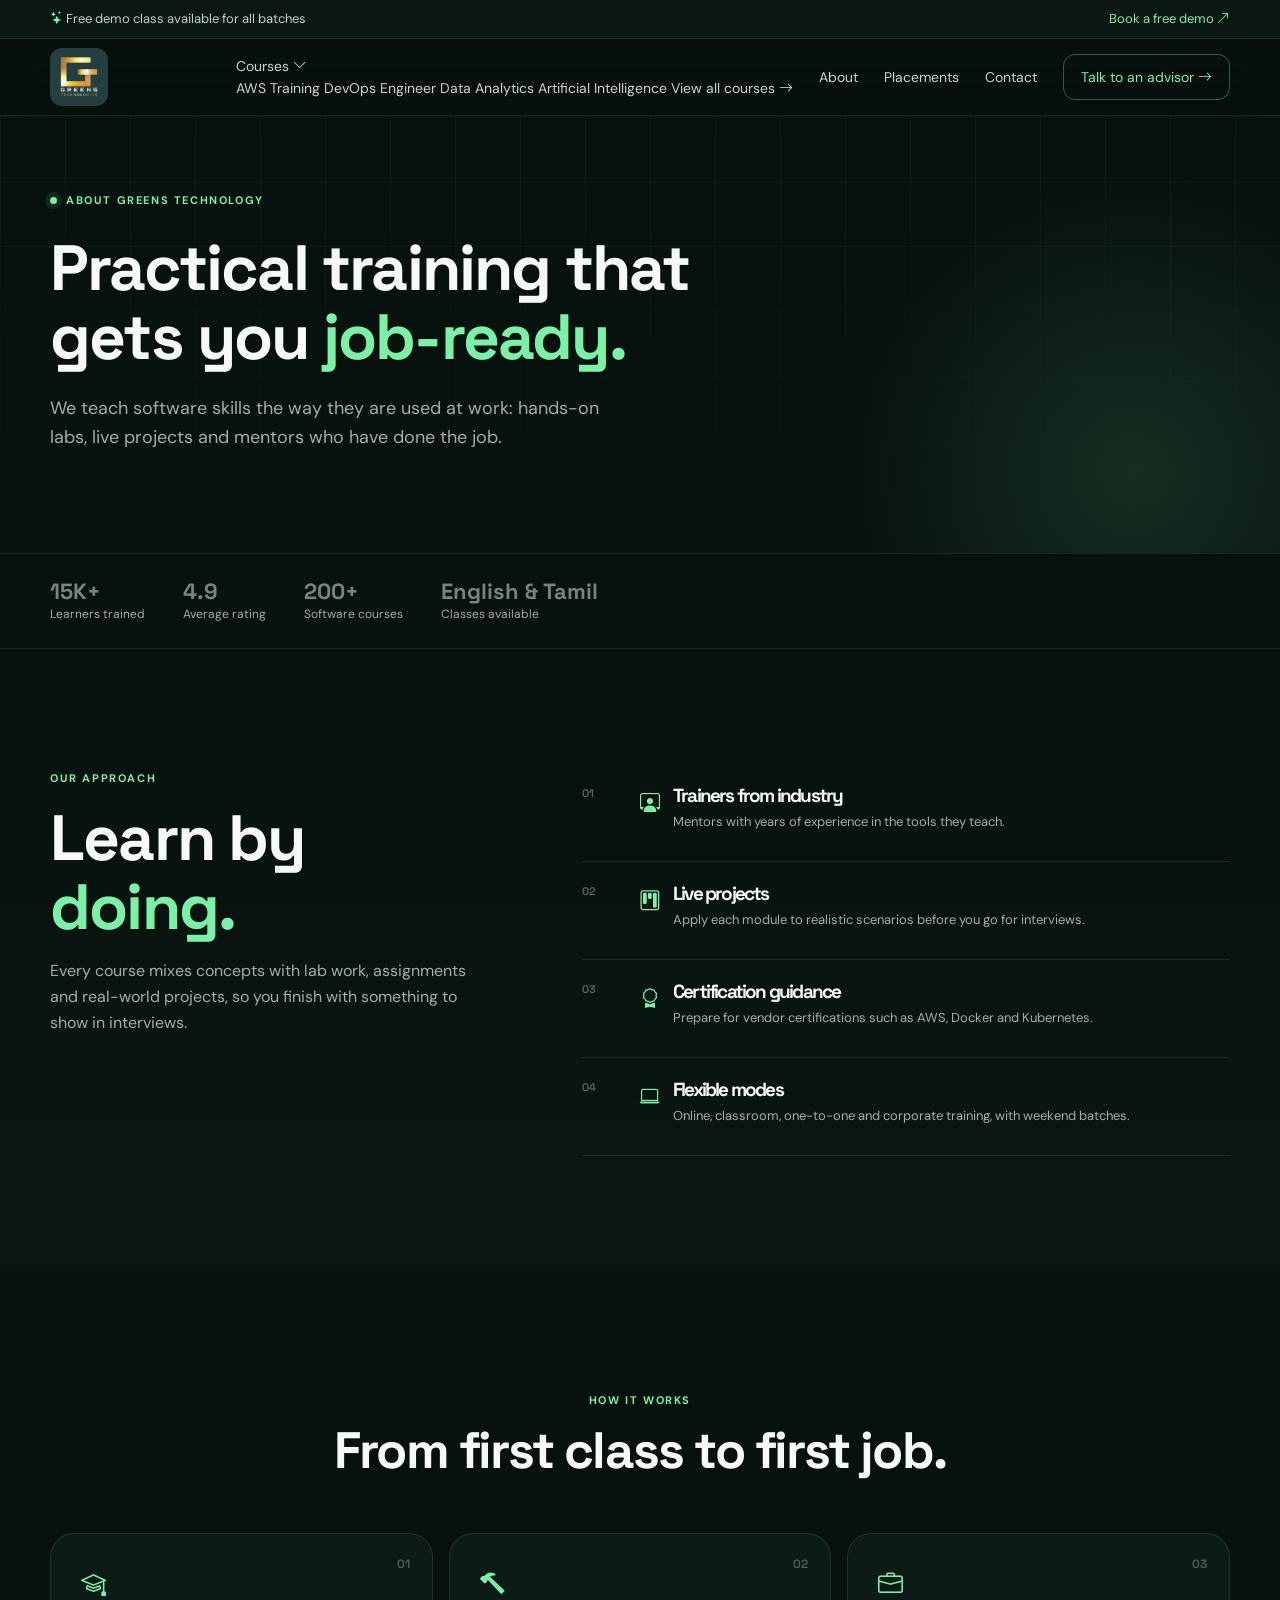
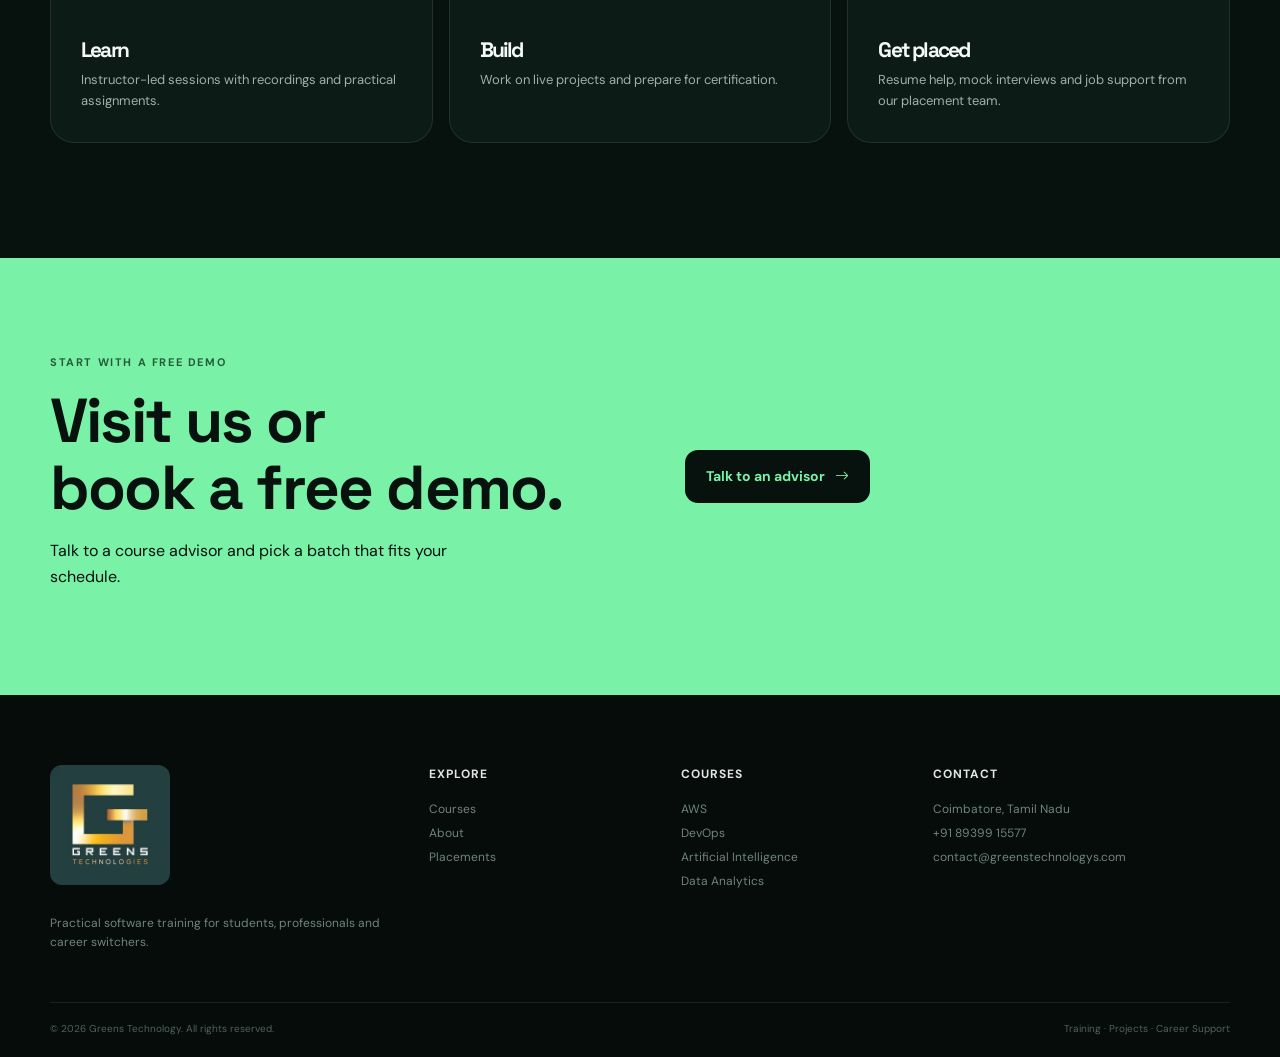
==== about.html @ c323dc70 "Updated files" ====
<!doctype html>
<html lang="en">
<head>
  <meta charset="utf-8">
  <meta name="viewport" content="width=device-width, initial-scale=1">
  <meta name="description" content="Learn about Greens Technology, a software training institute in Coimbatore with live projects, certification guidance and placement support.">
  <title>About Us | Greens Technology</title>
  <link rel="preconnect" href="https://fonts.googleapis.com">
  <link rel="preconnect" href="https://fonts.gstatic.com" crossorigin>
  <link href="https://fonts.googleapis.com/css2?family=DM+Sans:wght@400;500;600;700&family=Space+Grotesk:wght@500;600;700&display=swap" rel="stylesheet">
  <link rel="stylesheet" href="https://cdn.jsdelivr.net/npm/bootstrap-icons@1.11.3/font/bootstrap-icons.min.css">
  <link rel="stylesheet" href="css/dark.css" id="darkTheme">
  <link rel="stylesheet" href="css/light.css" id="lightTheme" disabled>
  <style>
    .page-hero{min-height:auto}
    .page-hero .hero-inner{grid-template-columns:1fr;padding:70px 0}
    .page-hero h1{font-size:clamp(40px,5vw,64px)}
    .info-grid{display:grid;gap:14px}
    .info-card{display:flex;gap:16px;align-items:flex-start;padding:22px;border:1px solid var(--line);border-radius:var(--radius);background:var(--surface)}
    .info-card i{color:var(--accent);font-size:22px}
    .info-card h3{margin:0 0 4px;font-size:18px;letter-spacing:-.5px}
    .info-card p,.info-card a{margin:0;color:var(--muted);font-size:14px;display:block}
    .contact-grid{display:grid;grid-template-columns:.9fr 1.1fr;gap:50px;align-items:start}
    @media(max-width:900px){.contact-grid{grid-template-columns:1fr}}
  </style>
</head>
<body>
  <div class="announcement">
    <div class="container announcement-inner">
      <span><i class="bi bi-stars"></i> Free demo class available for all batches</span>
      <a href="contact.html">Book a free demo <i class="bi bi-arrow-up-right"></i></a>
    </div>
  </div>

  <header class="site-header" id="top">
    <div class="container nav-wrap">
      <a href="index.html" class="site-logo" aria-label="Greens Technology home">
        <img src="assets/greenstechnologys_logo.png" alt="Greens Technology">
      </a>
      <button class="nav-toggle" aria-label="Toggle navigation" aria-expanded="false"><i class="bi bi-list"></i></button>
      <nav class="nav" aria-label="Primary navigation">
        <div class="nav-dd">
          <a href="courses.html">Courses <i class="bi bi-chevron-down"></i></a>
          <div class="nav-dd-menu">
            <a href="aws-training.html">AWS Training</a>
            <a href="devops-training.html">DevOps Engineer</a>
            <a href="data-analytics-training.html">Data Analytics</a>
            <a href="ai-training.html">Artificial Intelligence</a>
            <a href="courses.html" class="nav-dd-all">View all courses <i class="bi bi-arrow-right"></i></a>
          </div>
        </div>
        <a href="about.html" aria-current="page">About</a>
        <a href="placements.html">Placements</a>
        <a href="contact.html">Contact</a>
        <button class="theme-toggle" id="themeToggle" type="button"><i class="bi bi-moon-stars-fill" id="themeIcon"></i><span id="themeText">Dark</span></button>
        <a href="contact.html" class="nav-cta">Talk to an advisor <i class="bi bi-arrow-right"></i></a>
      </nav>
    </div>
  </header>

  <main>
    <section class="hero page-hero">
      <div class="hero-grid"></div>
      <div class="container hero-inner">
        <div class="reveal">
          <div class="eyebrow"><span class="pulse"></span> About Greens Technology</div>
          <h1>Practical training that gets you <em>job-ready.</em></h1>
          <p class="hero-text">We teach software skills the way they are used at work: hands-on labs, live projects and mentors who have done the job.</p>
        </div>
      </div>
    </section>

    <section class="logo-strip"><div class="container"><div class="trust-row" style="margin-top:0">
      <div><strong>15K+</strong><span>Learners trained</span></div>
      <div><strong>4.9</strong><span>Average rating</span></div>
      <div><strong>200+</strong><span>Software courses</span></div>
      <div><strong>English &amp; Tamil</strong><span>Classes available</span></div>
    </div></div></section>

    <section class="why section">
      <div class="container why-grid">
        <div class="why-copy reveal">
          <span class="kicker">Our approach</span>
          <h2>Learn by <span>doing.</span></h2>
          <p>Every course mixes concepts with lab work, assignments and real-world projects, so you finish with something to show in interviews.</p>
        </div>
        <div class="benefits">
          <div class="benefit reveal"><span>01</span><div><i class="bi bi-person-workspace"></i><h3>Trainers from industry</h3><p>Mentors with years of experience in the tools they teach.</p></div></div>
          <div class="benefit reveal"><span>02</span><div><i class="bi bi-kanban"></i><h3>Live projects</h3><p>Apply each module to realistic scenarios before you go for interviews.</p></div></div>
          <div class="benefit reveal"><span>03</span><div><i class="bi bi-award"></i><h3>Certification guidance</h3><p>Prepare for vendor certifications such as AWS, Docker and Kubernetes.</p></div></div>
          <div class="benefit reveal"><span>04</span><div><i class="bi bi-laptop"></i><h3>Flexible modes</h3><p>Online, classroom, one-to-one and corporate training, with weekend batches.</p></div></div>
        </div>
      </div>
    </section>

    <section class="section">
      <div class="container">
        <div class="center-head reveal"><span class="kicker">How it works</span><h2>From first class to first job.</h2></div>
        <div class="steps">
          <div class="step reveal"><span>01</span><i class="bi bi-mortarboard"></i><h3>Learn</h3><p>Instructor-led sessions with recordings and practical assignments.</p></div>
          <div class="step reveal"><span>02</span><i class="bi bi-hammer"></i><h3>Build</h3><p>Work on live projects and prepare for certification.</p></div>
          <div class="step reveal"><span>03</span><i class="bi bi-briefcase"></i><h3>Get placed</h3><p>Resume help, mock interviews and job support from our placement team.</p></div>
        </div>
      </div>
    </section>

    <section class="cta-section">
      <div class="container cta-grid">
        <div>
          <span class="kicker light">Start with a free demo</span>
          <h2>Visit us or<br>book a free demo.</h2>
          <p>Talk to a course advisor and pick a batch that fits your schedule.</p>
        </div>
        <div><a class="btn btn-light" href="contact.html">Talk to an advisor <i class="bi bi-arrow-right"></i></a></div>
      </div>
    </section>

  </main>

  <footer class="footer">
    <div class="container footer-grid">
      <div>
        <a href="index.html" class="footer-logo" aria-label="Greens Technology home"><img src="assets/greenstechnologys_logo.png" alt="Greens Technology"></a>
        <p>Practical software training for students, professionals and career switchers.</p>
      </div>
      <div><h4>Explore</h4><a href="courses.html">Courses</a><a href="about.html">About</a><a href="placements.html">Placements</a></div>
      <div><h4>Courses</h4><a href="aws-training.html">AWS</a><a href="devops-training.html">DevOps</a><a href="ai-training.html">Artificial Intelligence</a><a href="data-analytics-training.html">Data Analytics</a></div>
      <div><h4>Contact</h4><p>Coimbatore, Tamil Nadu</p><a href="tel:+918939915577">+91 89399 15577</a><a href="mailto:contact@greenstechnologys.com">contact@greenstechnologys.com</a></div>
    </div>
    <div class="container footer-bottom"><span>&copy; <span id="year"></span> Greens Technology. All rights reserved.</span><span>Training &middot; Projects &middot; Career Support</span></div>
  </footer>

  <button class="back-top" aria-label="Back to top"><i class="bi bi-arrow-up"></i></button>
  <script src="js/app.js"></script>
</body>
</html>
---- css/dark.css ----
:root{
  --bg:#07110e;--surface:#0d1b17;--surface-2:#12231e;--text:#f5faf7;--muted:#9eb0a9;
  --line:rgba(255,255,255,.09);--accent:#79f2a7;--accent-2:#b8ffd1;--dark:#07110e;
  --shadow:0 25px 70px rgba(0,0,0,.35);--radius:24px
}

*{box-sizing:border-box}html{scroll-behavior:smooth}body{margin:0;background:var(--bg);color:var(--text);font-family:"DM Sans",sans-serif;line-height:1.6}a{text-decoration:none;color:inherit}.container{width:min(1180px,calc(100% - 40px));margin:auto}
.announcement{background:#0b1713;border-bottom:1px solid var(--line);font-size:13px;color:#bdd0c7}.announcement-inner{height:38px;display:flex;justify-content:space-between;align-items:center}.announcement i{color:var(--accent)}.announcement a{color:var(--accent)}
.site-header{position:sticky;top:0;z-index:50;background:rgba(7,17,14,.82);backdrop-filter:blur(18px);border-bottom:1px solid var(--line)}.nav-wrap{height:76px;display:flex;align-items:center;justify-content:space-between}.brand{display:flex;align-items:center;gap:11px;font-family:"Space Grotesk";font-size:20px;font-weight:700;letter-spacing:-.7px}.brand>span:last-child>span{color:var(--accent)}.brand-mark{display:flex;gap:3px;align-items:flex-end;height:26px}.brand-mark span{display:block;width:6px;border-radius:8px;background:var(--accent)}.brand-mark span:nth-child(1){height:14px}.brand-mark span:nth-child(2){height:21px}.brand-mark span:nth-child(3){height:26px}.nav{display:flex;align-items:center;gap:30px;font-size:14px;color:#c9d5d0}.nav>a:not(.nav-cta):hover{color:var(--accent)}.nav-cta{padding:11px 17px;border:1px solid rgba(121,242,167,.35);border-radius:12px;color:var(--accent)}.nav-toggle{display:none;background:none;border:0;color:white;font-size:28px}
.hero{position:relative;overflow:hidden;min-height:700px;display:flex;align-items:center}.hero-grid{position:absolute;inset:0;background-image:linear-gradient(rgba(255,255,255,.035) 1px,transparent 1px),linear-gradient(90deg,rgba(255,255,255,.035) 1px,transparent 1px);background-size:65px 65px;mask-image:linear-gradient(to bottom,black,transparent)}.hero:after{content:"";position:absolute;width:650px;height:650px;right:-180px;top:30px;background:radial-gradient(circle,rgba(121,242,167,.13),transparent 65%);pointer-events:none}.hero-inner{display:grid;grid-template-columns:1.05fr .95fr;gap:60px;align-items:center;position:relative;z-index:1;padding:80px 0}.eyebrow,.kicker{display:inline-flex;align-items:center;gap:9px;text-transform:uppercase;letter-spacing:1.6px;font-size:11px;font-weight:700;color:var(--accent)}.pulse{width:7px;height:7px;border-radius:50%;background:var(--accent);box-shadow:0 0 0 5px rgba(121,242,167,.1)}h1,h2,h3{font-family:"Space Grotesk";line-height:1.08;letter-spacing:-1.8px}h1{font-size:clamp(52px,6vw,82px);max-width:760px;margin:22px 0}h1 em{font-style:normal;color:var(--accent)}.hero-text{max-width:590px;font-size:18px;color:var(--muted);margin-bottom:32px}.hero-actions{display:flex;gap:12px;flex-wrap:wrap}.btn{display:inline-flex;align-items:center;justify-content:center;gap:10px;padding:14px 20px;border-radius:13px;font-weight:700;font-size:14px;border:1px solid transparent;cursor:pointer}.btn-primary{background:var(--accent);color:var(--dark)}.btn-primary:hover{background:var(--accent-2);transform:translateY(-2px)}.btn-ghost{border-color:var(--line);color:#dce7e2}.btn-ghost:hover{border-color:rgba(121,242,167,.4)}.trust-row{display:flex;gap:38px;margin-top:55px}.trust-row div{display:grid}.trust-row strong{font:700 22px "Space Grotesk"}.trust-row span{font-size:12px;color:var(--muted)}
.hero-visual{min-height:480px;display:grid;place-items:center;position:relative}.orbit{position:absolute;border:1px solid rgba(121,242,167,.13);border-radius:50%}.orbit-1{width:500px;height:500px}.orbit-2{width:360px;height:360px;border-style:dashed}.code-card{position:relative;width:min(450px,100%);background:rgba(12,27,22,.92);border:1px solid rgba(121,242,167,.2);border-radius:20px;box-shadow:var(--shadow);overflow:hidden;transform:rotate(2deg)}.window-bar{height:42px;display:flex;align-items:center;gap:7px;padding:0 15px;border-bottom:1px solid var(--line)}.window-bar>span{width:8px;height:8px;border-radius:50%;background:#385149}.window-bar small{margin-left:8px;color:#70867c}.code-card pre{padding:26px;margin:0;font:13px/1.9 ui-monospace,SFMono-Regular,Menlo,monospace;color:#d9e9e1;overflow:auto}.purple{color:#c99cff}.green{color:#82f6ae}.orange{color:#ffc875}.blue{color:#76c7ff}.terminal-status{border-top:1px solid var(--line);padding:12px 17px;font-size:11px;color:#89a199}.status-dot{display:inline-block;width:6px;height:6px;border-radius:50%;background:var(--accent);margin-right:7px}.floating-chip{position:absolute;padding:11px 15px;border:1px solid var(--line);background:rgba(13,29,24,.88);border-radius:14px;box-shadow:var(--shadow);font-size:12px;font-weight:700}.floating-chip i{color:var(--accent);margin-right:7px}.chip-one{top:45px;right:10px}.chip-two{bottom:70px;left:5px}.chip-three{bottom:25px;right:20px}
.logo-strip{border-top:1px solid var(--line);border-bottom:1px solid var(--line);padding:23px 0;color:#73877f;font-size:12px}.tech-list{display:flex;gap:34px;flex-wrap:wrap;margin-top:8px;color:#b8c7c1;font:600 14px "Space Grotesk"}
.section{padding:115px 0}.section-head{display:grid;grid-template-columns:1fr 390px;gap:60px;align-items:end;margin-bottom:50px}.section-head h2,.center-head h2{font-size:clamp(38px,4vw,56px);margin:12px 0 0}.section-head>p{color:var(--muted);margin:0}.course-grid{display:grid;grid-template-columns:repeat(3,1fr);gap:16px}.course-card{min-height:300px;background:linear-gradient(145deg,#0d1c17,#0a1713);border:1px solid var(--line);border-radius:var(--radius);padding:27px;position:relative;transition:.3s}.course-card:hover{transform:translateY(-7px);border-color:rgba(121,242,167,.3);box-shadow:var(--shadow)}.course-card.featured{background:linear-gradient(145deg,#123b29,#0c2018);border-color:rgba(121,242,167,.3)}.course-icon{width:45px;height:45px;border-radius:13px;display:grid;place-items:center;background:rgba(121,242,167,.1);color:var(--accent);font-size:20px}.course-tag{display:block;margin-top:24px;color:var(--accent);font-size:10px;text-transform:uppercase;letter-spacing:1.5px;font-weight:800}.course-card h3{font-size:24px;margin:8px 0}.course-card p{font-size:13px;color:var(--muted);min-height:63px}.course-meta{display:flex;gap:9px;flex-wrap:wrap;color:#b7c8c0;font-size:10px}.course-meta span{padding:5px 8px;border:1px solid var(--line);border-radius:8px}.course-card>a{position:absolute;bottom:25px;right:27px;color:var(--accent);font-size:12px;font-weight:700}
.programs{background:#091511}.program-list{border-top:1px solid var(--line)}.program-row{display:grid;grid-template-columns:70px 1fr 120px 45px;gap:20px;align-items:center;padding:25px 0;border-bottom:1px solid var(--line);transition:.2s}.program-row:hover{padding-left:10px;background:rgba(121,242,167,.025)}.program-num{color:#526a60;font:600 12px "Space Grotesk"}.program-row h3{font-size:19px;margin:0 0 5px}.program-row p{margin:0;color:var(--muted);font-size:12px}.program-hours{font-size:11px;color:var(--accent)}.program-row>a{width:40px;height:40px;border:1px solid var(--line);border-radius:50%;display:grid;place-items:center;color:var(--accent)}
.why{background:linear-gradient(180deg,#07110e,#0a1713)}.why-grid{display:grid;grid-template-columns:.8fr 1.2fr;gap:100px}.why-copy h2{font-size:clamp(48px,5vw,70px);margin:15px 0}.why-copy h2 span{color:var(--accent)}.why-copy p{color:var(--muted);max-width:430px}.text-link{display:inline-flex;gap:10px;color:var(--accent);font-weight:700;font-size:13px;margin-top:18px}.benefit{display:grid;grid-template-columns:40px 1fr;gap:18px;padding:22px 0;border-bottom:1px solid var(--line)}.benefit>span{font:600 11px "Space Grotesk";color:#526a60}.benefit i{color:var(--accent);font-size:20px;float:left;margin:1px 13px 20px 0}.benefit h3{margin:0 0 6px;font-size:19px}.benefit p{margin:0;color:var(--muted);font-size:13px}
.center-head{text-align:center;max-width:700px;margin:0 auto 55px}.steps{display:grid;grid-template-columns:repeat(3,1fr);gap:16px}.step{padding:30px;border:1px solid var(--line);border-radius:var(--radius);background:var(--surface);position:relative}.step>span{position:absolute;right:22px;top:22px;color:#4c625a;font:600 12px "Space Grotesk"}.step i{display:block;font-size:25px;color:var(--accent);margin-bottom:35px}.step h3{font-size:21px;margin:0 0 8px}.step p{color:var(--muted);font-size:13px;margin:0}
.cta-section{padding:90px 0;background:var(--accent);color:var(--dark)}.cta-grid{display:grid;grid-template-columns:1fr 1fr;gap:90px;align-items:center}.kicker.light{color:#275c3b}.cta-grid h2{font-size:clamp(40px,5vw,62px);margin:15px 0}.cta-grid>div>p{max-width:460px}.lead-form{display:grid;grid-template-columns:1fr 1fr;gap:13px;background:rgba(255,255,255,.28);padding:22px;border-radius:22px}.lead-form label{font-size:11px;font-weight:800}.lead-form label:last-of-type{grid-column:1/-1}.lead-form input,.lead-form select{width:100%;margin-top:6px;border:1px solid rgba(7,17,14,.15);border-radius:10px;padding:12px;background:rgba(255,255,255,.65);outline:none;font:inherit}.lead-form button{grid-column:1/-1;border:0}.btn-light{background:var(--dark);color:var(--accent)}.lead-form small{grid-column:1/-1;text-align:center}
.footer{padding:70px 0 20px;background:#050c09}.footer-grid{display:grid;grid-template-columns:1.6fr 1fr 1fr 1.4fr;gap:40px}.footer-brand{margin-bottom:15px}.footer p,.footer a{font-size:12px;color:#71847c;display:block;margin:5px 0}.footer h4{font-size:12px;color:#dce8e2;text-transform:uppercase;letter-spacing:1px;margin:0 0 15px}.footer a:hover{color:var(--accent)}.footer-bottom{border-top:1px solid var(--line);margin-top:45px;padding-top:18px;display:flex;justify-content:space-between;color:#50635b;font-size:10px}
.back-top{position:fixed;right:20px;bottom:20px;width:43px;height:43px;border:1px solid var(--line);border-radius:50%;background:#10221b;color:var(--accent);display:none;z-index:40}.back-top.show{display:block}
.reveal{opacity:0;transform:translateY(18px);transition:opacity .7s ease,transform .7s ease}.reveal.visible{opacity:1;transform:none}.delay-1{transition-delay:.15s}

@media(max-width:900px){
  .nav-toggle{display:block}.nav{position:absolute;top:76px;left:20px;right:20px;display:none;flex-direction:column;align-items:stretch;padding:18px;background:#0b1713;border:1px solid var(--line);border-radius:16px}.nav.open{display:flex}.nav-cta{text-align:center}.hero-inner,.why-grid,.cta-grid{grid-template-columns:1fr}.hero{min-height:auto}.hero-inner{padding:75px 0}.hero-visual{min-height:430px}.section-head{grid-template-columns:1fr}.course-grid{grid-template-columns:repeat(2,1fr)}.why-grid{gap:45px}.footer-grid{grid-template-columns:1fr 1fr}
}
@media(max-width:600px){
  .container{width:min(100% - 28px,1180px)}.announcement-inner span{white-space:nowrap;overflow:hidden;text-overflow:ellipsis}.announcement-inner a{display:none}h1{font-size:48px}.hero-text{font-size:16px}.trust-row{gap:20px;margin-top:40px}.trust-row strong{font-size:18px}.hero-visual{min-height:380px}.orbit-1{width:360px;height:360px}.orbit-2{width:270px;height:270px}.floating-chip{font-size:10px;padding:8px 10px}.chip-one{top:15px;right:0}.chip-two{bottom:35px;left:0}.chip-three{bottom:0;right:0}.section{padding:75px 0}.course-grid,.steps,.footer-grid{grid-template-columns:1fr}.course-card{min-height:285px}.program-row{grid-template-columns:38px 1fr 35px}.program-hours{display:none}.cta-grid{gap:35px}.lead-form{grid-template-columns:1fr}.lead-form label:last-of-type,.lead-form button,.lead-form small{grid-column:auto}.footer-bottom{display:block}.footer-bottom span{display:block;margin:5px 0}
}


/* Theme toggle */

.theme-toggle {
    display: none;
    align-items: center;
    justify-content: center;
    gap: 8px;

    height: 40px;
    padding: 0 14px;

    border: 1px solid #d9dee7;
    border-radius: 999px;

    background: #ffffff;
    color: #1d2939;

    font-family: inherit;
    font-size: 13px;
    font-weight: 700;

    cursor: pointer;

    transition: all .25s ease;
}

.theme-toggle:hover {
    border-color: #1769e0;
    color: #1769e0;
    transform: translateY(-1px);
}

.theme-toggle i {
    font-size: 15px;
}

/* When dark.css is active */

body.dark-mode .theme-toggle {
    background: #12231e;
    border-color: rgba(121,242,167,.30);
    color: #79f2a7;
}

body.dark-mode .theme-toggle:hover {
    border-color: #79f2a7;
}

@media (max-width: 900px) {
    .theme-toggle {
        width: 100%;
        margin: 5px 0;
    }
}


/* =========================
   GREENS TECHNOLOGY LOGO
   ========================= */

.site-logo {
    display: flex;
    align-items: center;
    flex-shrink: 0;
    text-decoration: none;
    line-height: 0;
}

.site-logo img {
    display: block;
    height: auto;
    max-height: 58px;
    object-fit: contain;
}

/* Header alignment */
.nav-wrap {
    display: flex;
    align-items: center;
    justify-content: space-between;
    min-height: 76px;
}

/* Keep navigation nicely aligned */
.nav {
    display: flex;
    align-items: center;
    gap: 26px;
}

/* Mobile */
@media (max-width: 900px) {
    .site-logo img {
        max-height: 50px;
    }

    .nav-wrap {
        min-height: 68px;
    }
}

.course-grid.four{grid-template-columns:repeat(4,1fr)}
@media(max-width:1100px){.course-grid.four{grid-template-columns:repeat(2,1fr)}}
@media(max-width:600px){.course-grid.four{grid-template-columns:1fr}}

@media (max-width: 900px) {
    .nav { display: none; }
    .nav.open { display: flex; }
}

a.course-card{display:block;color:inherit;cursor:pointer}
.course-card .card-link{position:absolute;bottom:25px;right:27px;color:var(--accent);font-size:12px;font-weight:700}
.course-card .card-link i{display:inline-block;transition:transform .25s}
a.course-card:hover .card-link i{transform:translateX(4px)}
a.course-card:focus-visible{outline:2px solid var(--accent);outline-offset:3px}

/* Footer logo */
.footer .footer-logo{display:inline-block;line-height:0;margin:0 0 16px}
.footer .footer-logo img{display:block;width:120px;height:auto;border-radius:12px}
@media(max-width:600px){.footer .footer-logo img{width:105px}}

/* Header logo: rounded corners, left aligned */
.site-header .site-logo{justify-content:flex-start;margin-right:auto}
.site-header .site-logo img{border-radius:12px;object-position:left center}
---- css/light.css ----
/* =========================================================
   ELEGANT LIGHT THEME
   Compatible with the existing HTML structure
   Fonts: Plus Jakarta Sans + Manrope
========================================================= */

@import url('https://fonts.googleapis.com/css2?family=Manrope:wght@500;600;700;800&family=Plus+Jakarta+Sans:wght@400;500;600;700&display=swap');

:root {
    --bg: #f8fafc;
    --surface: #ffffff;
    --surface-2: #f1f5f9;

    --text: #172033;
    --text-soft: #344054;
    --muted: #667085;
    --light: #98a2b3;

    --line: #e6eaf0;
    --line-dark: #d9dee7;

    --accent: #1769e0;
    --accent-dark: #1254b5;
    --accent-light: #eaf2ff;

    --green: #159a72;
    --green-light: #e9f8f3;

    --orange: #e88916;
    --orange-light: #fff5e6;

    --dark: #172033;

    --shadow-sm: 0 4px 16px rgba(16, 24, 40, .05);
    --shadow: 0 14px 40px rgba(16, 24, 40, .08);
    --shadow-lg: 0 25px 70px rgba(16, 24, 40, .12);

    --radius: 20px;
}

/* =========================================================
   BASE
========================================================= */

* {
    box-sizing: border-box;
}

html {
    scroll-behavior: smooth;
}

body {
    margin: 0;
    background: var(--bg);
    color: var(--text);
    font-family: "Plus Jakarta Sans", sans-serif;
    line-height: 1.6;
    -webkit-font-smoothing: antialiased;
}

a {
    text-decoration: none;
    color: inherit;
}

button,
input,
select {
    font-family: inherit;
}

.container {
    width: min(1180px, calc(100% - 40px));
    margin: auto;
}

h1,
h2,
h3 {
    font-family: "Manrope", sans-serif;
    line-height: 1.1;
    letter-spacing: -1.5px;
}

/* =========================================================
   ANNOUNCEMENT
========================================================= */

.announcement {
    background: #172033;
    border-bottom: 1px solid #263247;
    font-size: 12px;
    color: #dce3ec;
}

.announcement-inner {
    height: 38px;
    display: flex;
    justify-content: space-between;
    align-items: center;
}

.announcement i {
    color: #74a9ff;
}

.announcement a {
    color: #8ebaff;
    font-weight: 600;
}

/* =========================================================
   HEADER
========================================================= */

.site-header {
    position: sticky;
    top: 0;
    z-index: 50;
    background: rgba(255, 255, 255, .94);
    backdrop-filter: blur(18px);
    border-bottom: 1px solid rgba(230, 234, 240, .9);
}

.nav-wrap {
    height: 76px;
    display: flex;
    align-items: center;
    justify-content: space-between;
}

/* =========================================================
   BRAND
========================================================= */

.brand {
    display: flex;
    align-items: center;
    gap: 11px;

    font-family: "Manrope", sans-serif;
    font-size: 20px;
    font-weight: 800;
    letter-spacing: -.7px;
    color: var(--dark);
}

.brand > span:last-child > span {
    color: var(--accent);
}

.brand-mark {
    display: flex;
    gap: 3px;
    align-items: flex-end;
    height: 26px;
}

.brand-mark span {
    display: block;
    width: 6px;
    border-radius: 8px;
    background: linear-gradient(
        180deg,
        #1769e0,
        #4d91ed
    );
}

.brand-mark span:nth-child(1) {
    height: 14px;
}

.brand-mark span:nth-child(2) {
    height: 21px;
}

.brand-mark span:nth-child(3) {
    height: 26px;
}

/* =========================================================
   NAVIGATION
========================================================= */

.nav {
    display: flex;
    align-items: center;
    gap: 30px;

    font-size: 13px;
    font-weight: 600;
    color: #596579;
}

.nav > a:not(.nav-cta) {
    transition: .2s ease;
}

.nav > a:not(.nav-cta):hover {
    color: var(--accent);
}

.nav-cta {
    padding: 10px 17px;

    border: 1px solid rgba(23, 105, 224, .18);
    border-radius: 10px;

    background: var(--accent-light);
    color: var(--accent);

    transition: .2s ease;
}

.nav-cta:hover {
    background: var(--accent);
    color: white;
}

.nav-toggle {
    display: none;
    background: none;
    border: 0;
    color: var(--dark);
    font-size: 28px;
    cursor: pointer;
}

/* =========================================================
   HERO
========================================================= */

.hero {
    position: relative;
    overflow: hidden;
    min-height: 700px;

    display: flex;
    align-items: center;

    background:
        radial-gradient(
            circle at 82% 25%,
            rgba(23, 105, 224, .10),
            transparent 32%
        ),
        radial-gradient(
            circle at 15% 80%,
            rgba(21, 154, 114, .07),
            transparent 30%
        ),
        #ffffff;
}

.hero-grid {
    position: absolute;
    inset: 0;

    background-image:
        linear-gradient(
            rgba(23, 105, 224, .035) 1px,
            transparent 1px
        ),
        linear-gradient(
            90deg,
            rgba(23, 105, 224, .035) 1px,
            transparent 1px
        );

    background-size: 65px 65px;

    mask-image: linear-gradient(
        to bottom,
        black,
        transparent
    );
}

.hero:after {
    content: "";

    position: absolute;
    width: 650px;
    height: 650px;

    right: -180px;
    top: 30px;

    background:
        radial-gradient(
            circle,
            rgba(23, 105, 224, .09),
            transparent 65%
        );

    pointer-events: none;
}

.hero-inner {
    display: grid;
    grid-template-columns: 1.05fr .95fr;
    gap: 60px;
    align-items: center;

    position: relative;
    z-index: 1;

    padding: 80px 0;
}

/* =========================================================
   EYEBROW
========================================================= */

.eyebrow,
.kicker {
    display: inline-flex;
    align-items: center;
    gap: 9px;

    text-transform: uppercase;
    letter-spacing: 1.6px;

    font-size: 10px;
    font-weight: 800;

    color: var(--accent);
}

.pulse {
    width: 7px;
    height: 7px;

    border-radius: 50%;

    background: var(--accent);

    box-shadow:
        0 0 0 5px rgba(23, 105, 224, .08);
}

/* =========================================================
   HERO TYPOGRAPHY
========================================================= */

h1 {
    max-width: 760px;

    margin: 22px 0;

    font-size: clamp(52px, 6vw, 82px);
    font-weight: 800;

    color: var(--dark);
}

h1 em {
    font-style: normal;
    color: var(--accent);
}

.hero-text {
    max-width: 590px;

    margin-bottom: 32px;

    color: var(--muted);
    font-size: 17px;
    line-height: 1.75;
}

/* =========================================================
   BUTTONS
========================================================= */

.hero-actions {
    display: flex;
    gap: 12px;
    flex-wrap: wrap;
}

.btn {
    display: inline-flex;
    align-items: center;
    justify-content: center;
    gap: 10px;

    padding: 14px 20px;

    border-radius: 11px;

    font-size: 13px;
    font-weight: 700;

    border: 1px solid transparent;

    cursor: pointer;

    transition:
        transform .2s ease,
        box-shadow .2s ease,
        background .2s ease;
}

.btn-primary {
    background: var(--accent);
    color: white;

    box-shadow:
        0 8px 20px rgba(23, 105, 224, .20);
}

.btn-primary:hover {
    background: var(--accent-dark);
    transform: translateY(-2px);

    box-shadow:
        0 12px 28px rgba(23, 105, 224, .25);
}

.btn-ghost {
    border-color: var(--line-dark);
    background: white;
    color: var(--text-soft);
}

.btn-ghost:hover {
    border-color: rgba(23, 105, 224, .3);
    color: var(--accent);
    background: var(--accent-light);
}

/* =========================================================
   TRUST ROW
========================================================= */

.trust-row {
    display: flex;
    gap: 38px;
    margin-top: 55px;
}

.trust-row div {
    display: grid;
}

.trust-row strong {
    font: 800 22px "Manrope";
    color: var(--dark);
}

.trust-row span {
    font-size: 11px;
    color: var(--muted);
}

/* =========================================================
   HERO VISUAL
========================================================= */

.hero-visual {
    min-height: 480px;

    display: grid;
    place-items: center;

    position: relative;
}

.orbit {
    position: absolute;

    border: 1px solid rgba(23, 105, 224, .10);

    border-radius: 50%;
}

.orbit-1 {
    width: 500px;
    height: 500px;
}

.orbit-2 {
    width: 360px;
    height: 360px;

    border-style: dashed;
}

/* =========================================================
   CODE CARD
========================================================= */

.code-card {
    position: relative;

    width: min(450px, 100%);

    background: #ffffff;

    border: 1px solid var(--line);

    border-radius: 20px;

    box-shadow: var(--shadow-lg);

    overflow: hidden;

    transform: rotate(2deg);
}

.window-bar {
    height: 42px;

    display: flex;
    align-items: center;

    gap: 7px;

    padding: 0 15px;

    background: #f8fafc;

    border-bottom: 1px solid var(--line);
}

.window-bar > span {
    width: 8px;
    height: 8px;

    border-radius: 50%;

    background: #cbd5e1;
}

.window-bar small {
    margin-left: 8px;

    color: #8a95a5;

    font-size: 10px;
}

.code-card pre {
    padding: 26px;
    margin: 0;

    background: white;

    font: 13px/1.9
        ui-monospace,
        SFMono-Regular,
        Menlo,
        monospace;

    color: #344054;

    overflow: auto;
}

.purple {
    color: #7c5cff;
}

.green {
    color: #159a72;
}

.orange {
    color: #d97706;
}

.blue {
    color: #1769e0;
}

.terminal-status {
    padding: 12px 17px;

    border-top: 1px solid var(--line);

    background: #fafbfc;

    font-size: 11px;

    color: #7c8797;
}

.status-dot {
    display: inline-block;

    width: 6px;
    height: 6px;

    border-radius: 50%;

    background: var(--green);

    margin-right: 7px;
}

/* =========================================================
   FLOATING CHIPS
========================================================= */

.floating-chip {
    position: absolute;

    padding: 11px 15px;

    border: 1px solid var(--line);

    background: rgba(255, 255, 255, .95);

    border-radius: 13px;

    box-shadow: var(--shadow);

    font-size: 11px;
    font-weight: 700;

    color: var(--text-soft);
}

.floating-chip i {
    color: var(--accent);
    margin-right: 7px;
}

.chip-one {
    top: 45px;
    right: 10px;
}

.chip-two {
    bottom: 70px;
    left: 5px;
}

.chip-three {
    bottom: 25px;
    right: 20px;
}

/* =========================================================
   TECHNOLOGY STRIP
========================================================= */

.logo-strip {
    border-top: 1px solid var(--line);
    border-bottom: 1px solid var(--line);

    padding: 23px 0;

    background: #ffffff;

    color: #98a2b3;

    font-size: 11px;
}

.tech-list {
    display: flex;
    gap: 34px;
    flex-wrap: wrap;

    margin-top: 8px;

    color: #596579;

    font: 600 13px "Manrope";
}

/* =========================================================
   SECTIONS
========================================================= */

.section {
    padding: 115px 0;
    background: white;
}

.section-head {
    display: grid;
    grid-template-columns: 1fr 390px;

    gap: 60px;

    align-items: end;

    margin-bottom: 50px;
}

.section-head h2,
.center-head h2 {
    font-size: clamp(38px, 4vw, 56px);

    margin: 12px 0 0;

    color: var(--dark);
}

.section-head > p {
    color: var(--muted);
    margin: 0;

    font-size: 13px;
}

/* =========================================================
   COURSES
========================================================= */

.course-grid {
    display: grid;
    grid-template-columns: repeat(3, 1fr);
    gap: 18px;
}

.course-card {
    min-height: 300px;

    background: #ffffff;

    border: 1px solid var(--line);

    border-radius: var(--radius);

    padding: 27px;

    position: relative;

    transition:
        transform .3s ease,
        border-color .3s ease,
        box-shadow .3s ease;
}

.course-card:hover {
    transform: translateY(-7px);

    border-color: rgba(23, 105, 224, .20);

    box-shadow: var(--shadow);
}

.course-card.featured {
    background:
        linear-gradient(
            145deg,
            #f0f6ff,
            #ffffff
        );

    border-color: rgba(23, 105, 224, .20);
}

.course-icon {
    width: 45px;
    height: 45px;

    display: grid;
    place-items: center;

    border-radius: 12px;

    background: var(--accent-light);

    color: var(--accent);

    font-size: 19px;
}

.course-tag {
    display: block;

    margin-top: 24px;

    color: var(--accent);

    font-size: 9px;

    text-transform: uppercase;

    letter-spacing: 1.5px;

    font-weight: 800;
}

.course-card h3 {
    font-size: 23px;

    margin: 8px 0;

    color: var(--dark);
}

.course-card p {
    font-size: 12px;

    color: var(--muted);

    min-height: 63px;
}

.course-meta {
    display: flex;
    gap: 8px;
    flex-wrap: wrap;

    color: #667085;

    font-size: 9px;
}

.course-meta span {
    padding: 5px 8px;

    border: 1px solid var(--line);

    border-radius: 8px;

    background: #fafbfc;
}

.course-card > a {
    position: absolute;

    bottom: 25px;
    right: 27px;

    color: var(--accent);

    font-size: 11px;

    font-weight: 700;
}

/* =========================================================
   PROGRAMS
========================================================= */

.programs {
    background: #f7f9fc;
}

.program-list {
    border-top: 1px solid var(--line);
}

.program-row {
    display: grid;

    grid-template-columns:
        70px
        1fr
        120px
        45px;

    gap: 20px;

    align-items: center;

    padding: 25px 0;

    border-bottom: 1px solid var(--line);

    transition: .2s ease;
}

.program-row:hover {
    padding-left: 10px;

    background:
        linear-gradient(
            90deg,
            rgba(23, 105, 224, .035),
            transparent
        );
}

.program-num {
    color: #98a2b3;

    font: 600 12px "Manrope";
}

.program-row h3 {
    font-size: 18px;

    margin: 0 0 5px;

    color: var(--dark);
}

.program-row p {
    margin: 0;

    color: var(--muted);

    font-size: 11px;
}

.program-hours {
    font-size: 10px;

    color: var(--accent);

    font-weight: 700;
}

.program-row > a {
    width: 40px;
    height: 40px;

    border: 1px solid var(--line-dark);

    border-radius: 50%;

    display: grid;
    place-items: center;

    color: var(--accent);

    background: white;

    transition: .2s ease;
}

.program-row > a:hover {
    background: var(--accent);
    color: white;
    border-color: var(--accent);
}

/* =========================================================
   WHY SECTION
========================================================= */

.why {
    background:
        linear-gradient(
            180deg,
            #f8fafc,
            #ffffff
        );
}

.why-grid {
    display: grid;

    grid-template-columns: .8fr 1.2fr;

    gap: 100px;
}

.why-copy h2 {
    font-size: clamp(48px, 5vw, 70px);

    margin: 15px 0;

    color: var(--dark);
}

.why-copy h2 span {
    color: var(--accent);
}

.why-copy p {
    color: var(--muted);

    max-width: 430px;

    font-size: 13px;
}

.text-link {
    display: inline-flex;

    gap: 10px;

    color: var(--accent);

    font-weight: 700;

    font-size: 12px;

    margin-top: 18px;
}

.benefit {
    display: grid;

    grid-template-columns: 40px 1fr;

    gap: 18px;

    padding: 22px 0;

    border-bottom: 1px solid var(--line);
}

.benefit > span {
    font: 600 11px "Manrope";

    color: #98a2b3;
}

.benefit i {
    color: var(--accent);

    font-size: 20px;

    float: left;

    margin:
        1px
        13px
        20px
        0;
}

.benefit h3 {
    margin: 0 0 6px;

    font-size: 18px;

    color: var(--dark);
}

.benefit p {
    margin: 0;

    color: var(--muted);

    font-size: 12px;
}

/* =========================================================
   STEPS
========================================================= */

.center-head {
    text-align: center;

    max-width: 700px;

    margin:
        0
        auto
        55px;
}

.steps {
    display: grid;

    grid-template-columns: repeat(3, 1fr);

    gap: 18px;
}

.step {
    padding: 30px;

    border: 1px solid var(--line);

    border-radius: var(--radius);

    background: white;

    position: relative;

    box-shadow: var(--shadow-sm);

    transition: .25s ease;
}

.step:hover {
    transform: translateY(-5px);

    box-shadow: var(--shadow);
}

.step > span {
    position: absolute;

    right: 22px;
    top: 22px;

    color: #b1bac7;

    font: 600 12px "Manrope";
}

.step i {
    display: block;

    font-size: 25px;

    color: var(--accent);

    margin-bottom: 35px;
}

.step h3 {
    font-size: 20px;

    margin: 0 0 8px;

    color: var(--dark);
}

.step p {
    color: var(--muted);

    font-size: 12px;

    margin: 0;
}

/* =========================================================
   CTA
========================================================= */

.cta-section {
    padding: 90px 0;

    background:
        linear-gradient(
            135deg,
            #1769e0,
            #1459c4
        );

    color: white;
}

.cta-grid {
    display: grid;

    grid-template-columns: 1fr 1fr;

    gap: 90px;

    align-items: center;
}

.kicker.light {
    color: #cfe0ff;
}

.cta-grid h2 {
    font-size: clamp(40px, 5vw, 62px);

    margin: 15px 0;

    color: white;
}

.cta-grid > div > p {
    max-width: 460px;

    color: #dbe8ff;

    font-size: 13px;
}

/* =========================================================
   LEAD FORM
========================================================= */

.lead-form {
    display: grid;

    grid-template-columns: 1fr 1fr;

    gap: 13px;

    background: rgba(255,255,255,.12);

    padding: 22px;

    border:
        1px solid
        rgba(255,255,255,.18);

    border-radius: 22px;

    box-shadow:
        0 20px 60px rgba(0,0,0,.12);
}

.lead-form label {
    font-size: 10px;

    font-weight: 800;

    color: white;
}

.lead-form label:last-of-type {
    grid-column: 1 / -1;
}

.lead-form input,
.lead-form select {
    width: 100%;

    margin-top: 6px;

    border:
        1px solid
        rgba(255,255,255,.3);

    border-radius: 10px;

    padding: 12px;

    background:
        rgba(255,255,255,.95);

    color: var(--text);

    outline: none;

    font: inherit;
}

.lead-form input:focus,
.lead-form select:focus {
    border-color: white;

    box-shadow:
        0 0 0 3px rgba(255,255,255,.15);
}

.lead-form button {
    grid-column: 1 / -1;
}

.btn-light {
    background: white;

    color: var(--accent);

    box-shadow:
        0 8px 20px rgba(0,0,0,.12);
}

.btn-light:hover {
    background: #f4f7fb;

    transform: translateY(-2px);
}

.lead-form small {
    grid-column: 1 / -1;

    text-align: center;

    color: #cbdcff;

    font-size: 9px;
}

/* =========================================================
   FOOTER
========================================================= */

.footer {
    padding: 70px 0 20px;

    background: #111827;

    color: #98a2b3;
}

.footer-grid {
    display: grid;

    grid-template-columns:
        1.6fr
        1fr
        1fr
        1.4fr;

    gap: 40px;
}

.footer-brand {
    margin-bottom: 15px;
}

.footer .brand {
    color: white;
}

.footer p,
.footer a {
    font-size: 11px;

    color: #98a2b3;

    display: block;

    margin: 5px 0;
}

.footer h4 {
    font-size: 11px;

    color: #f2f4f7;

    text-transform: uppercase;

    letter-spacing: 1px;

    margin: 0 0 15px;
}

.footer a:hover {
    color: #8ebaff;
}

.footer-bottom {
    border-top: 1px solid rgba(255,255,255,.08);

    margin-top: 45px;

    padding-top: 18px;

    display: flex;

    justify-content: space-between;

    color: #667085;

    font-size: 9px;
}

/* =========================================================
   BACK TO TOP
========================================================= */

.back-top {
    position: fixed;

    right: 20px;
    bottom: 20px;

    width: 43px;
    height: 43px;

    border: 1px solid var(--line-dark);

    border-radius: 50%;

    background: white;

    color: var(--accent);

    display: none;

    z-index: 40;

    box-shadow: var(--shadow);

    cursor: pointer;
}

.back-top:hover {
    background: var(--accent);

    color: white;

    border-color: var(--accent);
}

.back-top.show {
    display: block;
}

/* =========================================================
   REVEAL ANIMATION
========================================================= */

.reveal {
    opacity: 0;

    transform: translateY(18px);

    transition:
        opacity .7s ease,
        transform .7s ease;
}

.reveal.visible {
    opacity: 1;

    transform: none;
}

.delay-1 {
    transition-delay: .15s;
}

/* =========================================================
   TABLET
========================================================= */

@media (max-width: 900px) {

    .nav-toggle {
        display: block;
    }

    .nav {
        position: absolute;

        top: 76px;
        left: 20px;
        right: 20px;

        display: none;

        flex-direction: column;

        align-items: stretch;

        padding: 18px;

        background: white;

        border: 1px solid var(--line);

        border-radius: 16px;

        box-shadow: var(--shadow-lg);
    }

    .nav.open {
        display: flex;
    }

    .nav-cta {
        text-align: center;
    }

    .hero-inner,
    .why-grid,
    .cta-grid {
        grid-template-columns: 1fr;
    }

    .hero {
        min-height: auto;
    }

    .hero-inner {
        padding: 75px 0;
    }

    .hero-visual {
        min-height: 430px;
    }

    .section-head {
        grid-template-columns: 1fr;
    }

    .course-grid {
        grid-template-columns: repeat(2, 1fr);
    }

    .why-grid {
        gap: 45px;
    }

    .footer-grid {
        grid-template-columns: 1fr 1fr;
    }
}

/* =========================================================
   MOBILE
========================================================= */

@media (max-width: 600px) {

    .container {
        width: min(
            calc(100% - 28px),
            1180px
        );
    }

    .announcement-inner span {
        white-space: nowrap;

        overflow: hidden;

        text-overflow: ellipsis;
    }

    .announcement-inner a {
        display: none;
    }

    h1 {
        font-size: 48px;

        letter-spacing: -2px;
    }

    .hero-text {
        font-size: 15px;
    }

    .trust-row {
        gap: 20px;

        margin-top: 40px;
    }

    .trust-row strong {
        font-size: 18px;
    }

    .hero-visual {
        min-height: 380px;
    }

    .orbit-1 {
        width: 360px;
        height: 360px;
    }

    .orbit-2 {
        width: 270px;
        height: 270px;
    }

    .floating-chip {
        font-size: 10px;

        padding: 8px 10px;
    }

    .chip-one {
        top: 15px;
        right: 0;
    }

    .chip-two {
        bottom: 35px;
        left: 0;
    }

    .chip-three {
        bottom: 0;
        right: 0;
    }

    .section {
        padding: 75px 0;
    }

    .course-grid,
    .steps,
    .footer-grid {
        grid-template-columns: 1fr;
    }

    .course-card {
        min-height: 285px;
    }

    .program-row {
        grid-template-columns:
            38px
            1fr
            35px;
    }

    .program-hours {
        display: none;
    }

    .cta-grid {
        gap: 35px;
    }

    .lead-form {
        grid-template-columns: 1fr;
    }

    .lead-form label:last-of-type,
    .lead-form button,
    .lead-form small {
        grid-column: auto;
    }

    .footer-bottom {
        display: block;
    }

    .footer-bottom span {
        display: block;

        margin: 5px 0;
    }
}

/* Theme toggle */

.theme-toggle {
    display: inline-flex;
    align-items: center;
    justify-content: center;
    gap: 8px;

    height: 40px;
    padding: 0 14px;

    border: 1px solid #d9dee7;
    border-radius: 999px;

    background: #ffffff;
    color: #1d2939;

    font-family: inherit;
    font-size: 13px;
    font-weight: 700;

    cursor: pointer;

    transition: all .25s ease;
}

.theme-toggle:hover {
    border-color: #1769e0;
    color: #1769e0;
    transform: translateY(-1px);
}

.theme-toggle i {
    font-size: 15px;
}

/* When dark.css is active */

body.dark-mode .theme-toggle {
    background: #12231e;
    border-color: rgba(121,242,167,.30);
    color: #79f2a7;
}

body.dark-mode .theme-toggle:hover {
    border-color: #79f2a7;
}

@media (max-width: 900px) {
    .theme-toggle {
        width: 100%;
        margin: 5px 0;
    }
}


/* =========================
   GREENS TECHNOLOGY LOGO
   ========================= */

.site-logo {
    display: flex;
    align-items: center;
    flex-shrink: 0;
    text-decoration: none;
    line-height: 0;
}

.site-logo img {
    display: block;
    height: auto;
    max-height: 58px;
    object-fit: contain;
}

/* Header alignment */
.nav-wrap {
    display: flex;
    align-items: center;
    justify-content: space-between;
    min-height: 76px;
}

/* Keep navigation nicely aligned */
.nav {
    display: flex;
    align-items: center;
    gap: 26px;
}

/* Mobile */
@media (max-width: 900px) {
    .site-logo img {
        max-height: 50px;
    }

    .nav-wrap {
        min-height: 68px;
    }
}


.course-grid.four{grid-template-columns:repeat(4,1fr)}
@media(max-width:1100px){.course-grid.four{grid-template-columns:repeat(2,1fr)}}
@media(max-width:600px){.course-grid.four{grid-template-columns:1fr}}

@media (max-width: 900px) {
    .nav { display: none; }
    .nav.open { display: flex; }
}

a.course-card{display:block;color:inherit;cursor:pointer}
.course-card .card-link{position:absolute;bottom:25px;right:27px;color:var(--accent);font-size:12px;font-weight:700}
.course-card .card-link i{display:inline-block;transition:transform .25s}
a.course-card:hover .card-link i{transform:translateX(4px)}
a.course-card:focus-visible{outline:2px solid var(--accent);outline-offset:3px}

/* Footer logo */
.footer .footer-logo{display:inline-block;line-height:0;margin:0 0 16px}
.footer .footer-logo img{display:block;width:120px;height:auto;border-radius:12px}
@media(max-width:600px){.footer .footer-logo img{width:105px}}

/* Header logo: rounded corners, left aligned */
.site-header .site-logo{justify-content:flex-start;margin-right:auto}
.site-header .site-logo img{border-radius:12px;object-position:left center}
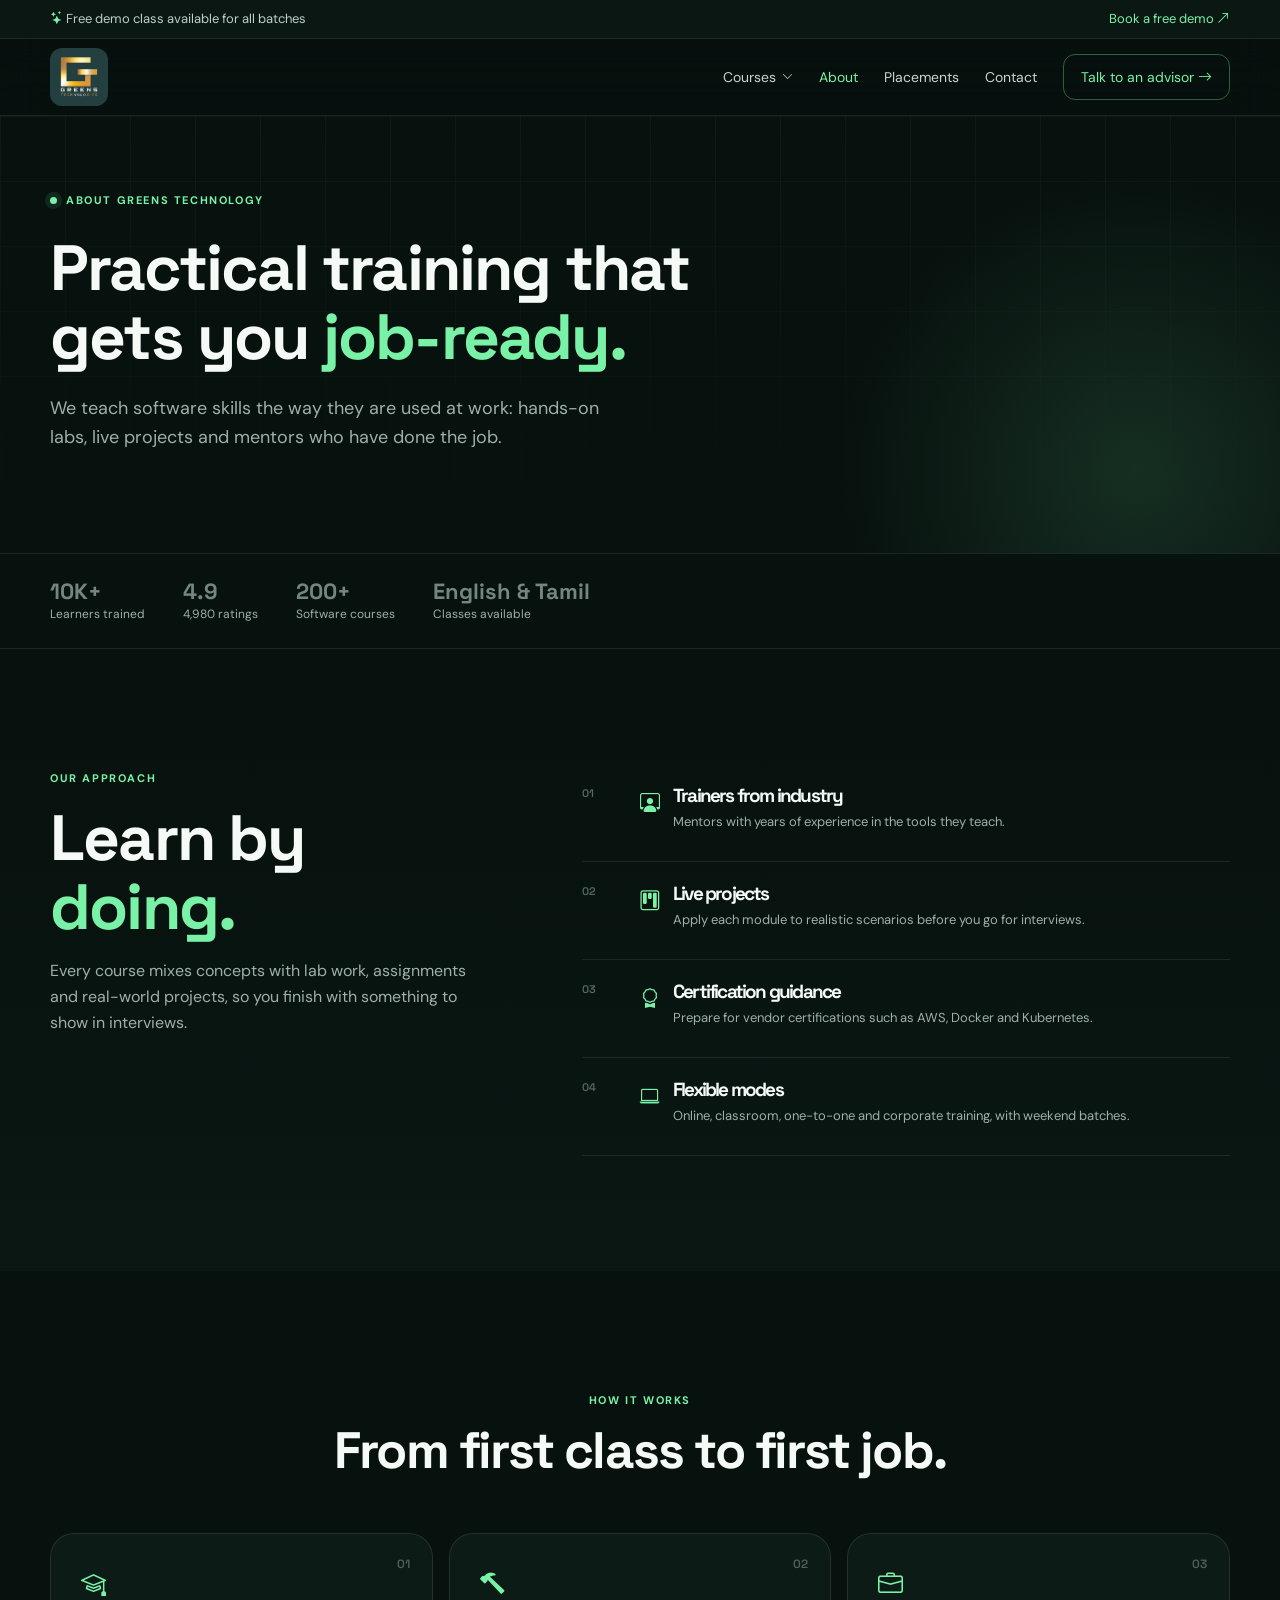
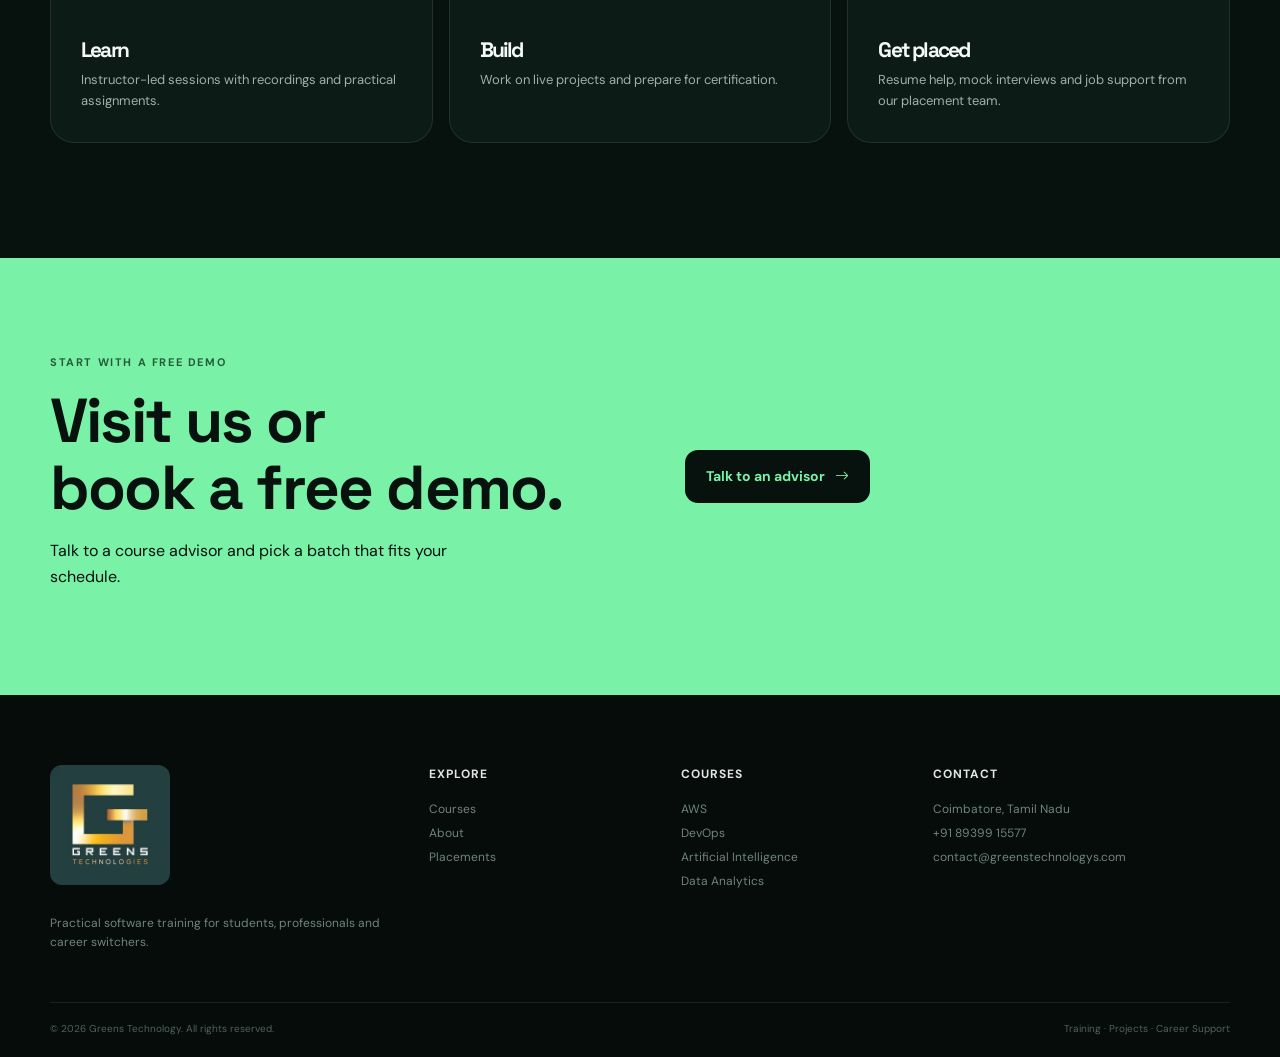
==== commit 00b0c3a6: "edits uploaded edits uploaded" ====
--- a/about.html
+++ b/about.html
@@ -43,9 +43,10 @@
           <a href="courses.html">Courses <i class="bi bi-chevron-down"></i></a>
           <div class="nav-dd-menu">
             <a href="aws-training.html">AWS Training</a>
-            <a href="devops-training.html">DevOps Engineer</a>
+            <a href="devops-training.html">DevOps Training</a>
             <a href="data-analytics-training.html">Data Analytics</a>
             <a href="ai-training.html">Artificial Intelligence</a>
+            <a href="cloud-devops-master-program.html">Cloud and DevOps Master Program</a>
             <a href="courses.html" class="nav-dd-all">View all courses <i class="bi bi-arrow-right"></i></a>
           </div>
         </div>
@@ -71,8 +72,8 @@
     </section>
 
     <section class="logo-strip"><div class="container"><div class="trust-row" style="margin-top:0">
-      <div><strong>15K+</strong><span>Learners trained</span></div>
-      <div><strong>4.9</strong><span>Average rating</span></div>
+      <div><strong>10K+</strong><span>Learners trained</span></div>
+      <div><strong>4.9</strong><span>4,980 ratings</span></div>
       <div><strong>200+</strong><span>Software courses</span></div>
       <div><strong>English &amp; Tamil</strong><span>Classes available</span></div>
     </div></div></section>
--- a/css/dark.css
+++ b/css/dark.css
@@ -151,3 +151,35 @@
 /* Header logo: rounded corners, left aligned */
 .site-header .site-logo{justify-content:flex-start;margin-right:auto}
 .site-header .site-logo img{border-radius:12px;object-position:left center}
+
+/* =========================
+   GLOBAL MENU: dropdown, active link, page strip
+   ========================= */
+html{scroll-padding-top:130px}
+.nav a[aria-current="page"]{color:var(--accent)}
+.nav-dd{position:relative;display:flex;align-items:center}
+.nav-dd::after{content:"";position:absolute;left:0;right:0;top:100%;height:26px}
+.nav-dd>a{display:inline-flex;align-items:center;gap:6px}
+.nav-dd>a i{font-size:11px;transition:transform .2s}
+.nav-dd:hover>a i,.nav-dd:focus-within>a i{transform:rotate(180deg)}
+.nav-dd-menu{position:absolute;top:calc(100% + 14px);left:-14px;min-width:230px;padding:10px;display:none;flex-direction:column;gap:2px;background:var(--surface);border:1px solid var(--line);border-radius:14px;box-shadow:var(--shadow);z-index:60}
+.nav-dd:hover .nav-dd-menu,.nav-dd:focus-within .nav-dd-menu{display:flex}
+.nav-dd-menu a{padding:10px 12px;border-radius:9px;font-size:13px;white-space:nowrap}
+.nav-dd-menu a:hover{background:rgba(128,128,128,.12);color:var(--accent)}
+.nav-dd-menu .nav-dd-all{margin-top:6px;border-top:1px solid var(--line);border-radius:0 0 9px 9px;color:var(--accent);font-weight:700}
+@media(max-width:900px){
+  .nav-dd{flex-direction:column;align-items:stretch}
+  .nav-dd::after{display:none}
+  .nav-dd>a i{display:none}
+  .nav-dd-menu{position:static;display:flex;min-width:0;padding:4px 0 4px 14px;background:none;border:0;box-shadow:none}
+}
+
+.page-strip{position:sticky;top:76px;z-index:45;background:var(--surface);border-bottom:1px solid var(--line)}
+.page-strip-inner{display:flex;align-items:center;justify-content:space-between;gap:20px;height:48px}
+.page-strip-links{display:flex;align-items:center;gap:26px;overflow-x:auto;white-space:nowrap;font-size:13px;scrollbar-width:none}
+.page-strip-links::-webkit-scrollbar{display:none}
+.page-strip-links span{font-size:10px;text-transform:uppercase;letter-spacing:1.4px;font-weight:700;color:var(--muted)}
+.page-strip-links a{color:var(--muted)}
+.page-strip-links a:hover{color:var(--accent)}
+.page-strip-cta{flex-shrink:0;font-size:13px;font-weight:700;color:var(--accent)}
+@media(max-width:600px){.page-strip-links span{display:none}.page-strip-inner{gap:14px}}
--- a/css/light.css
+++ b/css/light.css
@@ -1738,3 +1738,35 @@
 /* Header logo: rounded corners, left aligned */
 .site-header .site-logo{justify-content:flex-start;margin-right:auto}
 .site-header .site-logo img{border-radius:12px;object-position:left center}
+
+/* =========================
+   GLOBAL MENU: dropdown, active link, page strip
+   ========================= */
+html{scroll-padding-top:130px}
+.nav a[aria-current="page"]{color:var(--accent)}
+.nav-dd{position:relative;display:flex;align-items:center}
+.nav-dd::after{content:"";position:absolute;left:0;right:0;top:100%;height:26px}
+.nav-dd>a{display:inline-flex;align-items:center;gap:6px}
+.nav-dd>a i{font-size:11px;transition:transform .2s}
+.nav-dd:hover>a i,.nav-dd:focus-within>a i{transform:rotate(180deg)}
+.nav-dd-menu{position:absolute;top:calc(100% + 14px);left:-14px;min-width:230px;padding:10px;display:none;flex-direction:column;gap:2px;background:var(--surface);border:1px solid var(--line);border-radius:14px;box-shadow:var(--shadow);z-index:60}
+.nav-dd:hover .nav-dd-menu,.nav-dd:focus-within .nav-dd-menu{display:flex}
+.nav-dd-menu a{padding:10px 12px;border-radius:9px;font-size:13px;white-space:nowrap}
+.nav-dd-menu a:hover{background:rgba(128,128,128,.12);color:var(--accent)}
+.nav-dd-menu .nav-dd-all{margin-top:6px;border-top:1px solid var(--line);border-radius:0 0 9px 9px;color:var(--accent);font-weight:700}
+@media(max-width:900px){
+  .nav-dd{flex-direction:column;align-items:stretch}
+  .nav-dd::after{display:none}
+  .nav-dd>a i{display:none}
+  .nav-dd-menu{position:static;display:flex;min-width:0;padding:4px 0 4px 14px;background:none;border:0;box-shadow:none}
+}
+
+.page-strip{position:sticky;top:76px;z-index:45;background:var(--surface);border-bottom:1px solid var(--line)}
+.page-strip-inner{display:flex;align-items:center;justify-content:space-between;gap:20px;height:48px}
+.page-strip-links{display:flex;align-items:center;gap:26px;overflow-x:auto;white-space:nowrap;font-size:13px;scrollbar-width:none}
+.page-strip-links::-webkit-scrollbar{display:none}
+.page-strip-links span{font-size:10px;text-transform:uppercase;letter-spacing:1.4px;font-weight:700;color:var(--muted)}
+.page-strip-links a{color:var(--muted)}
+.page-strip-links a:hover{color:var(--accent)}
+.page-strip-cta{flex-shrink:0;font-size:13px;font-weight:700;color:var(--accent)}
+@media(max-width:600px){.page-strip-links span{display:none}.page-strip-inner{gap:14px}}
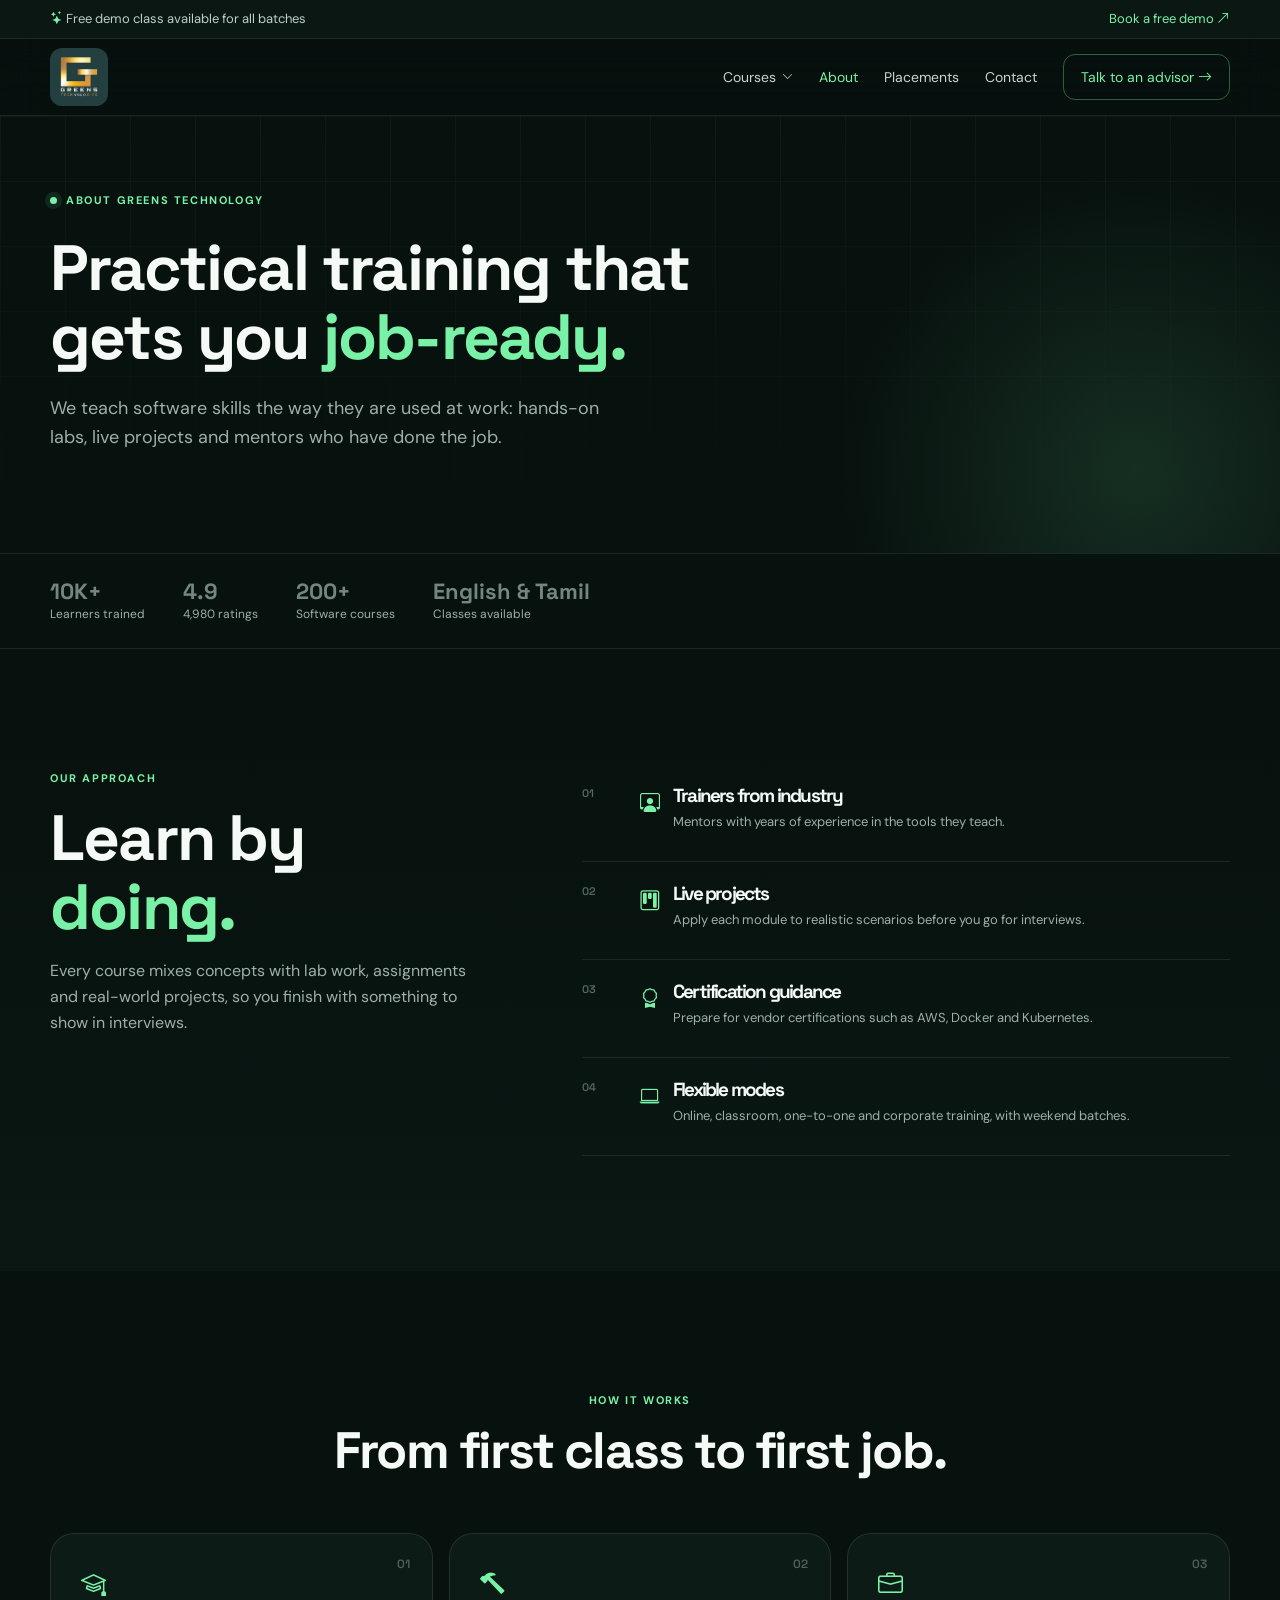
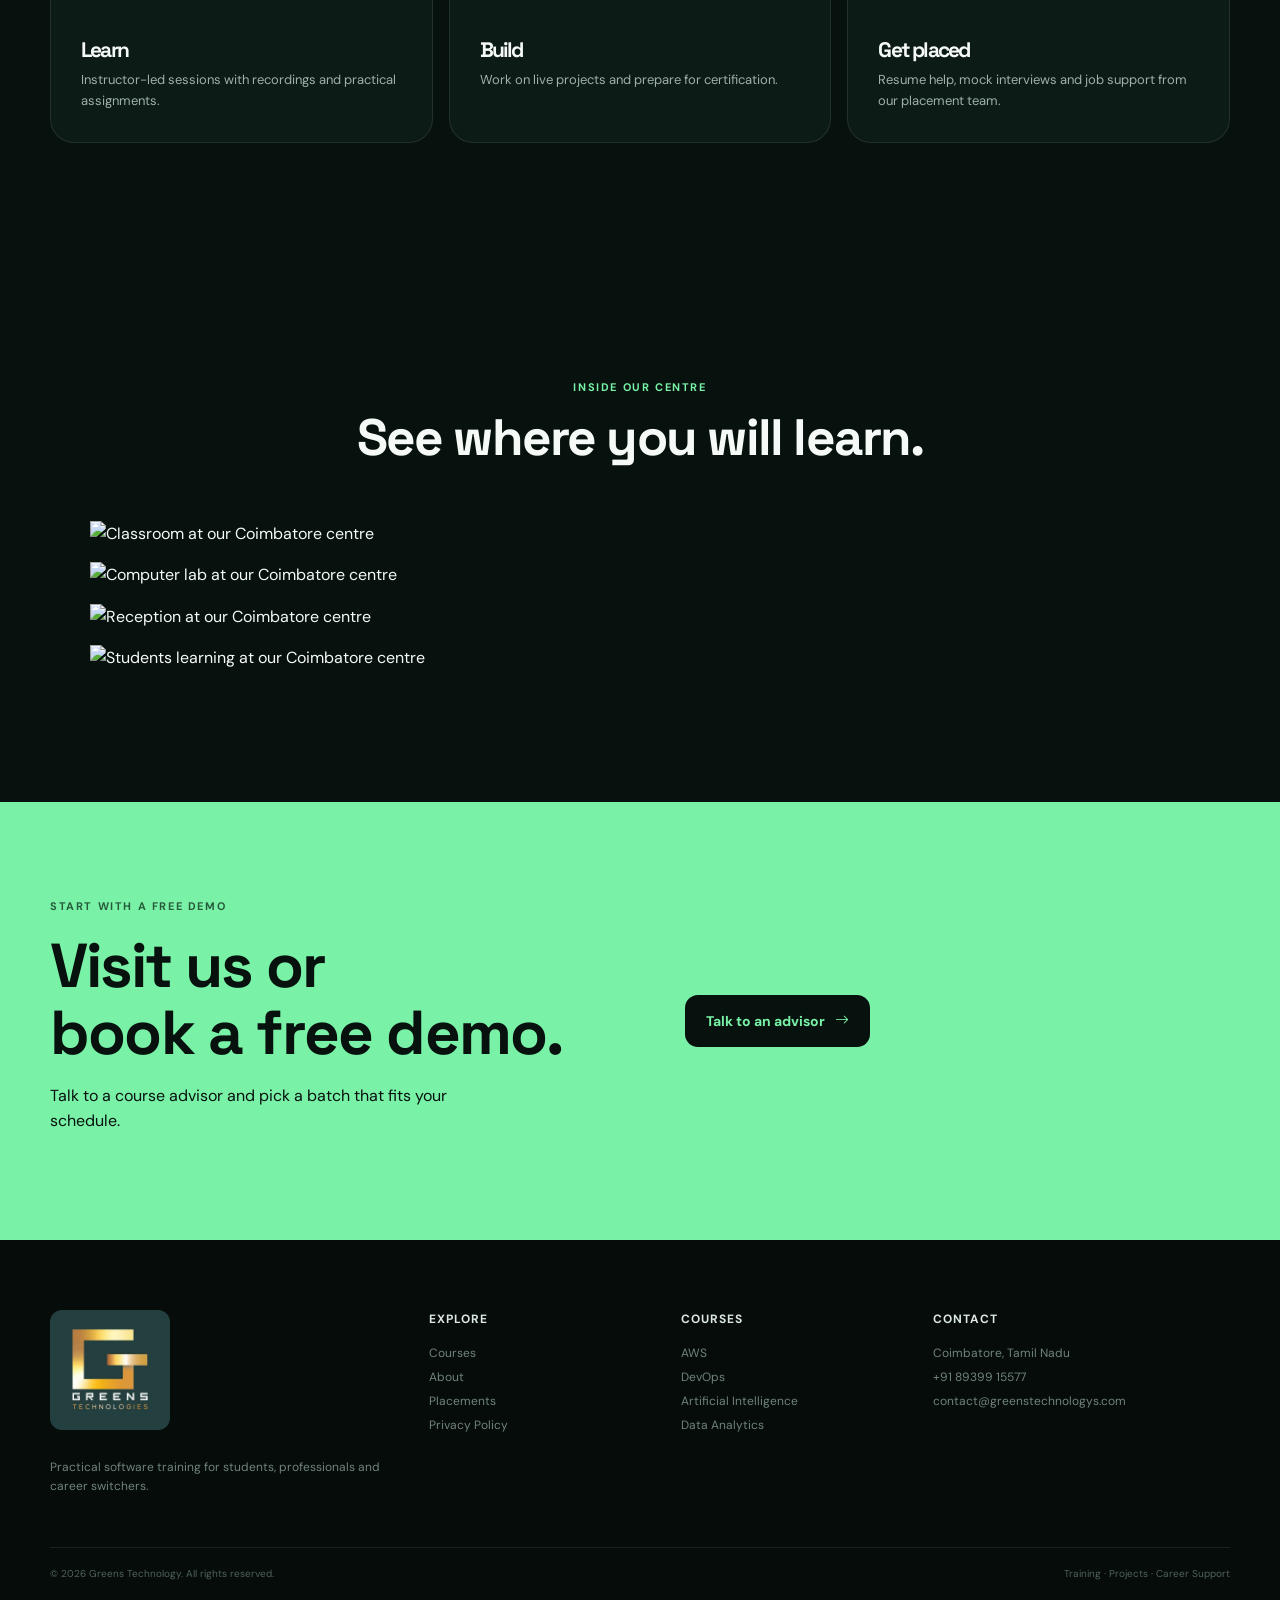
==== commit 45d19491: "updates" ====
--- a/about.html
+++ b/about.html
@@ -105,6 +105,18 @@
       </div>
     </section>
 
+    <section class="section" id="inside">
+      <div class="container">
+        <div class="center-head reveal"><span class="kicker">Inside our centre</span><h2>See where you will learn.</h2></div>
+        <div class="gallery reveal">
+          <figure class="photo-slot"><img data-slot="Classroom" data-icon="easel" src="assets/centre/classroom.jpg" alt="Classroom at our Coimbatore centre" width="400" height="300" loading="lazy"></figure>
+          <figure class="photo-slot"><img data-slot="Computer lab" data-icon="pc-display" src="assets/centre/lab.jpg" alt="Computer lab at our Coimbatore centre" width="400" height="300" loading="lazy"></figure>
+          <figure class="photo-slot"><img data-slot="Reception" data-icon="building" src="assets/centre/reception.jpg" alt="Reception at our Coimbatore centre" width="400" height="300" loading="lazy"></figure>
+          <figure class="photo-slot"><img data-slot="Students at work" data-icon="people" src="assets/centre/students.jpg" alt="Students learning at our Coimbatore centre" width="400" height="300" loading="lazy"></figure>
+        </div>
+      </div>
+    </section>
+
     <section class="cta-section">
       <div class="container cta-grid">
         <div>
@@ -124,7 +136,7 @@
         <a href="index.html" class="footer-logo" aria-label="Greens Technology home"><img src="assets/greenstechnologys_logo.png" alt="Greens Technology"></a>
         <p>Practical software training for students, professionals and career switchers.</p>
       </div>
-      <div><h4>Explore</h4><a href="courses.html">Courses</a><a href="about.html">About</a><a href="placements.html">Placements</a></div>
+      <div><h4>Explore</h4><a href="courses.html">Courses</a><a href="about.html">About</a><a href="placements.html">Placements</a><a href="privacy-policy.html">Privacy Policy</a></div>
       <div><h4>Courses</h4><a href="aws-training.html">AWS</a><a href="devops-training.html">DevOps</a><a href="ai-training.html">Artificial Intelligence</a><a href="data-analytics-training.html">Data Analytics</a></div>
       <div><h4>Contact</h4><p>Coimbatore, Tamil Nadu</p><a href="tel:+918939915577">+91 89399 15577</a><a href="mailto:contact@greenstechnologys.com">contact@greenstechnologys.com</a></div>
     </div>
